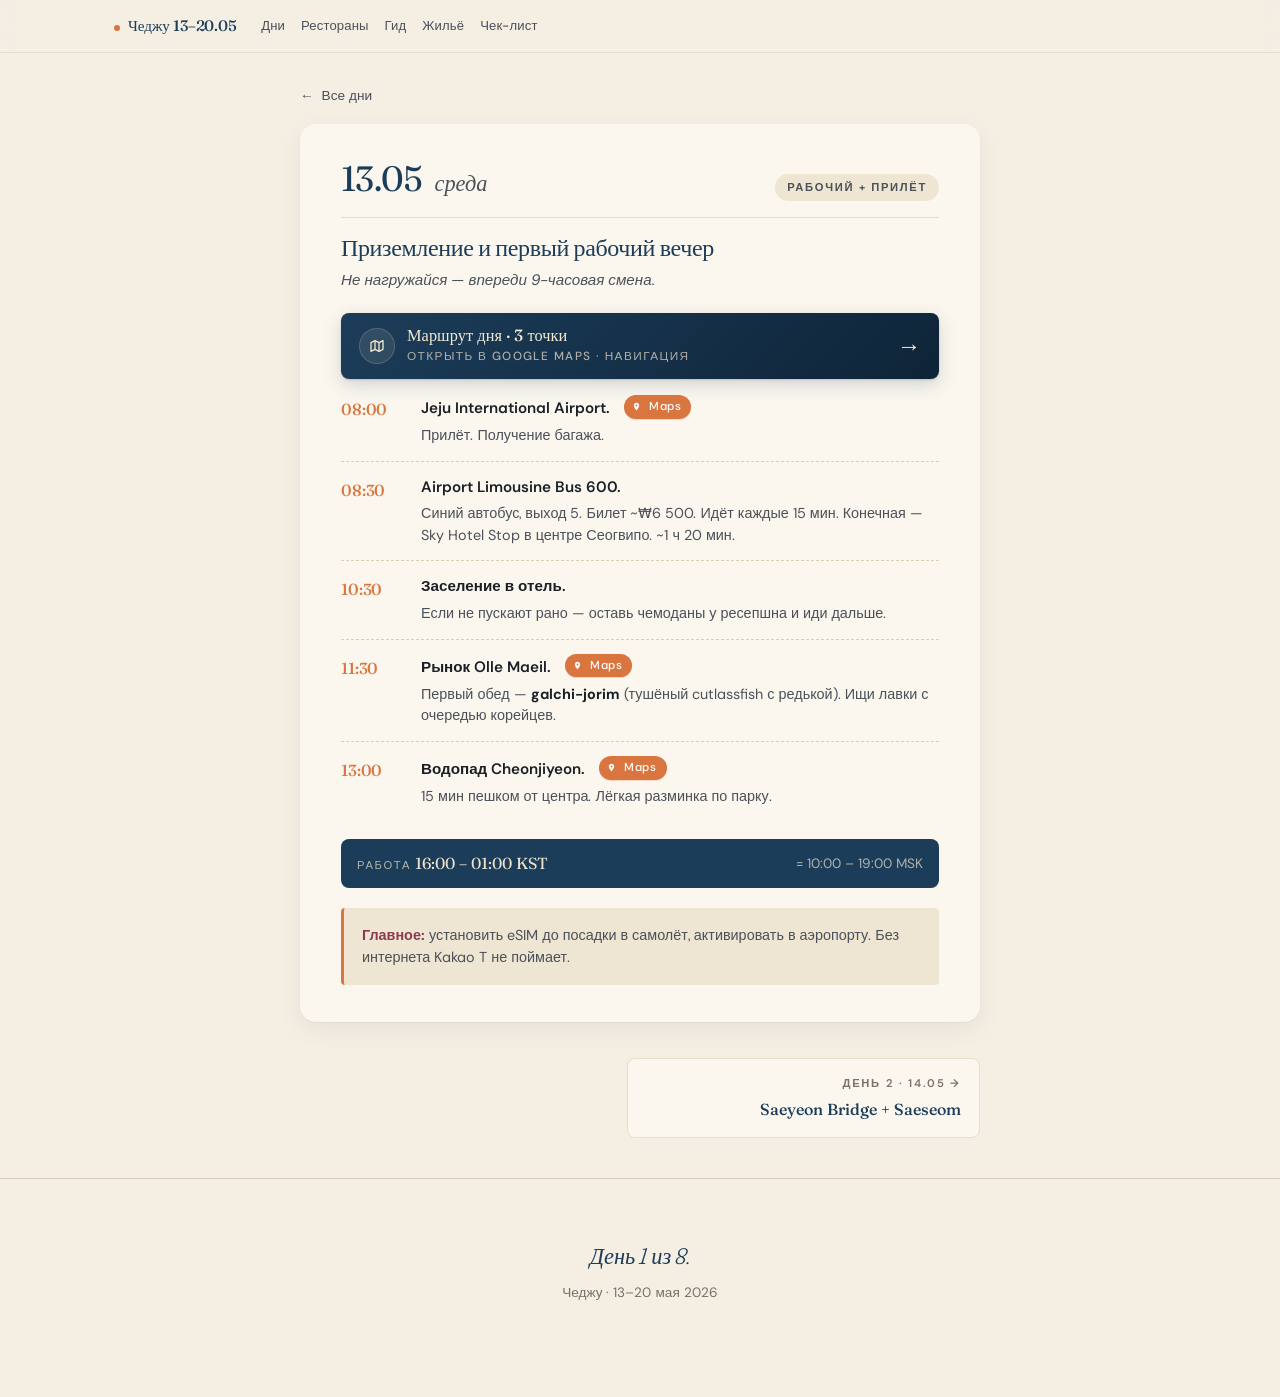
==== day-1.html @ 30a26066 "feat: multi-page site — tile home, day details, restaurants, travel guide Refactor from single-page " ====
<!DOCTYPE html>
<html lang="ru">
<head>
<meta charset="UTF-8">
<meta name="viewport" content="width=device-width, initial-scale=1.0, viewport-fit=cover">
<meta name="theme-color" content="#1C3D5A">
<title>День 1 · 13.05 · Приземление и первый рабочий вечер</title>
<link rel="preconnect" href="https://fonts.googleapis.com">
<link rel="preconnect" href="https://fonts.gstatic.com" crossorigin>
<link href="https://fonts.googleapis.com/css2?family=Fraunces:opsz,wght,SOFT,WONK@9..144,300..900,0..100,0..1&family=DM+Sans:opsz,wght@9..40,300..700&display=swap" rel="stylesheet">
<link rel="stylesheet" href="style.css">
</head>
<body>

<div class="scroll-progress" aria-hidden="true"><div class="scroll-progress-bar" id="scroll-progress-bar"></div></div>

<nav class="topnav">
  <div class="topnav-inner">
    <a class="brand" href="index.html">Чеджу 13–20.05</a>
    <a class="navlink" href="index.html">Дни</a>
    <a class="navlink" href="restaurants.html">Рестораны</a>
    <a class="navlink" href="guide.html">Гид</a>
    <a class="navlink" href="index.html#stay">Жильё</a>
    <a class="navlink" href="index.html#checklist">Чек-лист</a>
  </div>
</nav>

<main class="wrap">

  <a href="index.html" class="day-back"><span class="arrow">←</span> Все дни</a>

  <article class="day" id="day-1" data-date="2026-05-13">
      <header class="day-header">
        <span class="day-date">13.05</span>
        <span class="day-dow">среда</span>
        <span class="day-tag tag-work">рабочий + прилёт</span>
      </header>
      <h3 class="day-title">Приземление и первый рабочий вечер</h3>
      <p class="day-subtitle">Не нагружайся — впереди 9-часовая смена.</p>
      <ol class="timeline">
        <li>
          <div class="t-time">08:00</div>
          <div class="t-body"><span class="place">Jeju International Airport.</span>
            <a class="map-btn" href="https://maps.google.com/?q=33.5113,126.4929" target="_blank">Maps</a>
            <div class="note">Прилёт. Получение багажа.</div></div>
        </li>
        <li>
          <div class="t-time">08:30</div>
          <div class="t-body"><span class="place">Airport Limousine Bus 600.</span>
            <div class="note">Синий автобус, выход 5. Билет ~₩6 500. Идёт каждые 15 мин. Конечная — Sky Hotel Stop в центре Сеогвипо. ~1 ч 20 мин.</div></div>
        </li>
        <li>
          <div class="t-time">10:30</div>
          <div class="t-body"><span class="place">Заселение в отель.</span>
            <div class="note">Если не пускают рано — оставь чемоданы у ресепшна и иди дальше.</div></div>
        </li>
        <li>
          <div class="t-time">11:30</div>
          <div class="t-body"><span class="place">Рынок Olle Maeil.</span>
            <a class="map-btn" href="https://maps.google.com/?q=33.247,126.5621" target="_blank">Maps</a>
            <div class="note">Первый обед — <strong>galchi-jorim</strong> (тушёный cutlassfish с редькой). Ищи лавки с очередью корейцев.</div></div>
        </li>
        <li>
          <div class="t-time">13:00</div>
          <div class="t-body"><span class="place">Водопад Cheonjiyeon.</span>
            <a class="map-btn" href="https://maps.google.com/?q=33.2469,126.5589" target="_blank">Maps</a>
            <div class="note">15 мин пешком от центра. Лёгкая разминка по парку.</div></div>
        </li>
      </ol>
      <div class="work-block">
        <span><span class="lbl">Работа</span> <span class="val">16:00 – 01:00 KST</span></span>
        <span style="opacity: 0.7;">= 10:00 – 19:00 MSK</span>
      </div>
      <div class="day-note">
        <strong>Главное:</strong> установить eSIM до посадки в самолёт, активировать в аэропорту. Без интернета Kakao T не поймает.
      </div>
    </article>

  <nav class="day-prev-next" aria-label="Навигация по дням"><span style="flex:1"></span>
      <a href="day-2.html" class="pn-next">
        <span class="pn-dir">День 2 · 14.05 →</span>
        <span class="pn-title">Saeyeon Bridge + Saeseom</span>
      </a>
  </nav>

</main>

<footer>
  <p class="display-italic">День 1 из 8.</p>
  <p>Чеджу · 13–20 мая 2026</p>
</footer>

<script src="app.js"></script>
</body>
</html>
---- style.css ----
:root {
  --bg: #F4EEE3;
  --bg-card: #FBF7EE;
  --bg-card-alt: #EEE5D2;
  --ink: #1A1F26;
  --ink-soft: #4A5159;
  --ink-faint: #7A7268;
  --rule: #D9CFB8;
  --rule-soft: #E8DFC9;
  --volcano: #1C3D5A;
  --volcano-deep: #0E2438;
  --tangerine: #D97640;
  --tangerine-soft: #F0C9A8;
  --moss: #5A6F4A;
  --berry: #8B3A52;
  --shadow: 0 1px 2px rgba(26, 31, 38, 0.04), 0 8px 24px rgba(26, 31, 38, 0.06);
  --shadow-lg: 0 2px 4px rgba(26, 31, 38, 0.04), 0 18px 40px rgba(26, 31, 38, 0.10);
  --radius: 8px;
  --radius-lg: 16px;
}

* { box-sizing: border-box; }
html { -webkit-text-size-adjust: 100%; scroll-behavior: smooth; scroll-padding-top: 80px; }
body {
  margin: 0;
  background: var(--bg);
  color: var(--ink);
  font-family: 'DM Sans', -apple-system, BlinkMacSystemFont, sans-serif;
  font-size: 16px;
  line-height: 1.55;
  font-feature-settings: "ss01", "ss02", "kern";
  -webkit-font-smoothing: antialiased;
  -moz-osx-font-smoothing: grayscale;
}
::selection { background: var(--tangerine); color: white; }

/* ============= TYPOGRAPHY ============= */
.display {
  font-family: 'Fraunces', Georgia, serif;
  font-variation-settings: 'opsz' 144, 'SOFT' 0, 'WONK' 0;
  font-weight: 400;
  letter-spacing: -0.02em;
  line-height: 1.05;
}
.display-italic {
  font-family: 'Fraunces', Georgia, serif;
  font-variation-settings: 'opsz' 144, 'SOFT' 100, 'WONK' 1;
  font-style: italic;
  font-weight: 300;
}
h1, h2, h3, h4 { font-family: 'Fraunces', Georgia, serif; font-weight: 500; letter-spacing: -0.015em; }
h1 { font-size: clamp(2.5rem, 8vw, 5rem); line-height: 1; margin: 0; }
h2 { font-size: clamp(1.75rem, 4vw, 2.5rem); margin: 0 0 0.5em; line-height: 1.1; }
h3 { font-size: 1.4rem; margin: 0 0 0.4em; line-height: 1.2; }
h4 { font-size: 1.1rem; margin: 0 0 0.3em; font-family: 'DM Sans', sans-serif; font-weight: 700; letter-spacing: 0.01em; }
p { margin: 0 0 1em; }
strong { font-weight: 700; color: var(--ink); }
a { color: var(--volcano); text-decoration: underline; text-decoration-color: var(--rule); text-underline-offset: 3px; transition: text-decoration-color 0.2s; }
a:hover { text-decoration-color: var(--tangerine); }
.eyebrow {
  font-family: 'DM Sans', sans-serif;
  font-size: 0.7rem;
  font-weight: 600;
  letter-spacing: 0.18em;
  text-transform: uppercase;
  color: var(--ink-faint);
}

/* ============= LAYOUT ============= */
.wrap { max-width: 760px; margin: 0 auto; padding: 0 24px; }
.wrap-wide { max-width: 1100px; margin: 0 auto; padding: 0 24px; }
@media (min-width: 768px) {
  .wrap { padding: 0 40px; }
  .wrap-wide { padding: 0 40px; }
}

/* ============= SCROLL PROGRESS BAR ============= */
.scroll-progress {
  position: fixed; top: 0; left: 0; right: 0; height: 3px;
  z-index: 200; pointer-events: none; background: transparent;
}
.scroll-progress-bar {
  height: 100%;
  width: 0%;
  background: linear-gradient(90deg, var(--tangerine) 0%, var(--berry) 50%, var(--volcano) 100%);
  transition: width 0.08s linear;
  box-shadow: 0 0 12px rgba(217, 118, 64, 0.4);
}

/* ============= STICKY NAV ============= */
.topnav {
  position: sticky; top: 0; z-index: 100;
  background: rgba(244, 238, 227, 0.92);
  backdrop-filter: blur(12px);
  -webkit-backdrop-filter: blur(12px);
  border-bottom: 1px solid var(--rule-soft);
}
.topnav-inner {
  max-width: 1100px; margin: 0 auto;
  display: flex; align-items: center; gap: 16px;
  padding: 12px 24px;
  overflow-x: auto; scrollbar-width: none;
}
.topnav-inner::-webkit-scrollbar { display: none; }
.topnav .brand {
  font-family: 'Fraunces', serif; font-weight: 500;
  font-size: 0.95rem;
  color: var(--volcano);
  white-space: nowrap;
  margin-right: 8px;
  text-decoration: none;
  letter-spacing: -0.005em;
}
.topnav .brand::before {
  content: ""; display: inline-block;
  width: 6px; height: 6px;
  background: var(--tangerine); border-radius: 50%;
  margin-right: 8px;
  vertical-align: middle;
}
.topnav a.navlink {
  font-size: 0.82rem;
  color: var(--ink-soft);
  text-decoration: none;
  white-space: nowrap;
  padding: 4px 0;
  font-weight: 500;
  letter-spacing: 0.01em;
  position: relative;
  transition: color 0.2s;
}
.topnav a.navlink::after {
  content: "";
  position: absolute;
  left: 0; right: 0; bottom: -2px;
  height: 2px;
  background: var(--tangerine);
  transform: scaleX(0);
  transform-origin: left center;
  transition: transform 0.3s cubic-bezier(0.16, 1, 0.3, 1);
}
.topnav a.navlink.active { color: var(--volcano); }
.topnav a.navlink.active::after,
.topnav a.navlink:hover::after { transform: scaleX(1); }
.topnav a.navlink:hover { color: var(--volcano); }

/* ============= HERO ============= */
.hero {
  padding: 64px 0 48px;
  position: relative;
  overflow: hidden;
}
.hero::before {
  content: ""; position: absolute;
  top: 0; right: -100px; width: 380px; height: 380px;
  background: radial-gradient(circle, var(--tangerine-soft) 0%, transparent 65%);
  opacity: 0.5; pointer-events: none;
  z-index: 0;
  animation: floatBlob 14s ease-in-out infinite;
}
@keyframes floatBlob {
  0%, 100% { transform: translate(0, 0) scale(1); }
  50% { transform: translate(-20px, 20px) scale(1.08); }
}
.hero-content { position: relative; z-index: 1; }
.hero .eyebrow { margin-bottom: 20px; }
.hero h1 { margin-bottom: 28px; }
.hero h1 .word {
  display: inline-block;
  opacity: 0;
  transform: translateY(20px);
  animation: heroIn 0.9s cubic-bezier(0.16, 1, 0.3, 1) forwards;
}
.hero h1 .word:nth-child(1) { animation-delay: 0.1s; }
.hero h1 .word.it { animation-delay: 0.28s; }
@keyframes heroIn { to { opacity: 1; transform: translateY(0); } }
.hero h1 .it {
  font-family: 'Fraunces', serif;
  font-variation-settings: 'opsz' 144, 'SOFT' 100, 'WONK' 1;
  font-style: italic;
  font-weight: 300;
  color: var(--volcano);
}
.hero-meta {
  display: flex; flex-wrap: wrap; gap: 24px 40px;
  padding: 24px 0;
  border-top: 1px solid var(--rule);
  border-bottom: 1px solid var(--rule);
  margin: 28px 0 0;
}
.hero-meta dt { font-size: 0.7rem; letter-spacing: 0.18em; text-transform: uppercase; color: var(--ink-faint); margin-bottom: 4px; }
.hero-meta dd { margin: 0; font-family: 'Fraunces', serif; font-size: 1.3rem; font-weight: 400; color: var(--volcano); letter-spacing: -0.01em; }

/* ============= SECTION ============= */
section { padding: 56px 0; }
.section-head { margin-bottom: 36px; }
.section-head .num {
  font-family: 'Fraunces', serif;
  font-style: italic;
  font-variation-settings: 'opsz' 144, 'SOFT' 100;
  font-size: 1.1rem;
  color: var(--tangerine);
  margin-right: 12px;
  vertical-align: 4px;
}

/* ============= TZ CLOCK ============= */
.tz {
  background: var(--volcano);
  color: #F0E4CC;
  border-radius: var(--radius-lg);
  padding: 24px 28px;
  margin: 32px 0;
  display: grid;
  grid-template-columns: 1fr 1fr;
  gap: 24px;
  box-shadow: var(--shadow);
}
.tz-col .lbl {
  font-size: 0.7rem; letter-spacing: 0.18em; text-transform: uppercase;
  color: rgba(240, 228, 204, 0.6);
  margin-bottom: 8px;
}
.tz-col .city { font-family: 'Fraunces', serif; font-size: 1rem; opacity: 0.85; margin-bottom: 4px; }
.tz-col .time { font-family: 'Fraunces', serif; font-size: 2.4rem; font-weight: 400; letter-spacing: -0.02em; }
.tz-col .time::after {
  content: "·"; margin-left: 4px; color: var(--tangerine);
  animation: blink 1.4s ease-in-out infinite; opacity: 0.7;
}
@keyframes blink { 0%, 100% { opacity: 0.2; } 50% { opacity: 1; } }
.tz-col .date { font-size: 0.85rem; opacity: 0.7; margin-top: 4px; }
.tz-divider {
  position: relative; text-align: center;
  font-size: 0.7rem; letter-spacing: 0.18em; text-transform: uppercase;
  color: rgba(240, 228, 204, 0.5);
  margin: 12px 0 -8px;
  grid-column: 1 / -1;
}

.work-window {
  background: var(--bg-card);
  border: 1px solid var(--rule);
  padding: 20px 24px;
  border-radius: var(--radius);
  margin: 20px 0;
  font-size: 0.93rem;
}
.work-window .key { color: var(--tangerine); font-weight: 600; }

/* ============= DAY GRID (HOME) ============= */
.days-grid {
  display: grid;
  gap: 18px;
  grid-template-columns: 1fr;
}
@media (min-width: 720px) {
  .days-grid {
    grid-template-columns: repeat(6, 1fr);
  }
  .day-tile { grid-column: span 3; }
  .day-tile.featured { grid-column: span 6; }
}
@media (min-width: 1024px) {
  .days-grid { grid-template-columns: repeat(6, 1fr); }
  .day-tile { grid-column: span 2; }
  .day-tile.featured { grid-column: span 3; }
}

.day-tile {
  position: relative;
  display: flex; flex-direction: column;
  background: var(--bg-card);
  border: 1px solid var(--rule-soft);
  border-radius: var(--radius-lg);
  padding: 22px 22px 24px;
  text-decoration: none;
  color: inherit;
  box-shadow: var(--shadow);
  overflow: hidden;
  transition: transform 0.35s cubic-bezier(0.16, 1, 0.3, 1),
              box-shadow 0.35s cubic-bezier(0.16, 1, 0.3, 1),
              border-color 0.25s;
  min-height: 220px;
}
.day-tile::before {
  content: "";
  position: absolute; inset: 0;
  background: linear-gradient(135deg, rgba(217, 118, 64, 0) 0%, rgba(217, 118, 64, 0.06) 60%, rgba(28, 61, 90, 0.08) 100%);
  opacity: 0;
  transition: opacity 0.35s;
  pointer-events: none;
}
.day-tile:hover {
  transform: translateY(-4px);
  border-color: var(--rule);
  box-shadow: var(--shadow-lg);
}
.day-tile:hover::before { opacity: 1; }
.day-tile:focus-visible {
  outline: 2px solid var(--tangerine);
  outline-offset: 3px;
}

.day-tile .tile-num {
  position: absolute;
  top: 14px; right: 18px;
  font-family: 'Fraunces', serif;
  font-style: italic;
  font-variation-settings: 'opsz' 144, 'SOFT' 100, 'WONK' 1;
  font-weight: 300;
  font-size: clamp(4.5rem, 12vw, 8rem);
  line-height: 0.85;
  color: var(--rule-soft);
  transition: color 0.3s, transform 0.4s cubic-bezier(0.16, 1, 0.3, 1);
  letter-spacing: -0.04em;
  pointer-events: none;
  user-select: none;
}
.day-tile:hover .tile-num {
  color: var(--tangerine-soft);
  transform: scale(1.04) rotate(-3deg);
}
.day-tile.featured .tile-num { font-size: clamp(6rem, 14vw, 10rem); }
.day-tile.today .tile-num { color: var(--tangerine); }

.day-tile .tile-eyebrow {
  position: relative;
  display: flex; align-items: center; gap: 10px;
  font-size: 0.74rem; font-weight: 600;
  letter-spacing: 0.15em; text-transform: uppercase;
  color: var(--ink-faint);
  margin-bottom: 12px;
  z-index: 1;
}
.day-tile .tile-eyebrow .dot {
  width: 6px; height: 6px; border-radius: 50%;
  background: var(--rule);
}
.day-tile.today .tile-eyebrow .dot {
  background: var(--tangerine);
  box-shadow: 0 0 0 3px rgba(217, 118, 64, 0.18);
  animation: blink 1.4s ease-in-out infinite;
}
.day-tile .tile-date {
  position: relative; z-index: 1;
  font-family: 'Fraunces', serif;
  font-size: 1.6rem; color: var(--volcano);
  letter-spacing: -0.015em; line-height: 1; margin-bottom: 4px;
}
.day-tile .tile-dow {
  position: relative; z-index: 1;
  font-family: 'Fraunces', serif; font-style: italic;
  font-variation-settings: 'opsz' 144, 'SOFT' 100, 'WONK' 1;
  font-weight: 300; color: var(--ink-soft);
  font-size: 1rem;
  margin-bottom: 14px;
}
.day-tile .tile-title {
  position: relative; z-index: 1;
  font-family: 'Fraunces', serif;
  font-size: 1.18rem; font-weight: 500;
  color: var(--ink); line-height: 1.2;
  letter-spacing: -0.01em;
  margin-bottom: 6px;
  max-width: 78%;
}
.day-tile.featured .tile-title { font-size: 1.5rem; max-width: 70%; }
.day-tile .tile-sub {
  position: relative; z-index: 1;
  font-size: 0.85rem; color: var(--ink-soft);
  font-style: italic;
  margin: 0 0 14px;
  max-width: 88%;
}
.day-tile .tile-foot {
  position: relative; z-index: 1;
  margin-top: auto;
  display: flex; align-items: center; justify-content: space-between;
  gap: 12px;
  padding-top: 14px;
  border-top: 1px dashed var(--rule);
}
.day-tile .tile-tag {
  font-size: 0.66rem;
  letter-spacing: 0.15em; text-transform: uppercase;
  padding: 4px 10px;
  border-radius: 100px;
  font-weight: 600;
}
.day-tile .tile-arrow {
  font-family: 'Fraunces', serif;
  font-size: 1.3rem;
  color: var(--volcano);
  transition: transform 0.3s cubic-bezier(0.16, 1, 0.3, 1);
}
.day-tile:hover .tile-arrow { transform: translateX(6px); }
.day-tile.today {
  background: linear-gradient(180deg, #FBF7EE 0%, #FFF5E6 100%);
  border-color: var(--tangerine);
}
.day-tile.special {
  background: linear-gradient(180deg, #FBF7EE 0%, #F5EBD7 100%);
  border-color: var(--rule);
}
.day-tile .tile-stops {
  display: flex; flex-wrap: wrap; gap: 6px;
  margin-bottom: 14px;
  position: relative; z-index: 1;
  max-width: 90%;
}
.day-tile .tile-stops .stop {
  font-size: 0.72rem;
  color: var(--ink-soft);
  background: var(--bg-card-alt);
  padding: 3px 8px;
  border-radius: 100px;
  white-space: nowrap;
}

/* ============= DAY DETAIL PAGE ============= */
.day-back {
  display: inline-flex; align-items: center; gap: 8px;
  margin: 32px 0 18px;
  font-size: 0.85rem;
  color: var(--ink-soft);
  text-decoration: none;
  transition: color 0.2s, gap 0.25s;
}
.day-back:hover { color: var(--volcano); gap: 12px; }
.day-back .arrow { font-family: 'Fraunces', serif; }

.day-prev-next {
  display: flex; gap: 12px; margin: 36px 0 16px;
}
.day-prev-next a {
  flex: 1;
  display: flex; flex-direction: column;
  padding: 16px 18px;
  background: var(--bg-card);
  border: 1px solid var(--rule-soft);
  border-radius: var(--radius);
  text-decoration: none;
  color: var(--ink);
  transition: all 0.25s cubic-bezier(0.16, 1, 0.3, 1);
}
.day-prev-next a:hover {
  border-color: var(--volcano);
  transform: translateY(-2px);
  box-shadow: var(--shadow);
}
.day-prev-next .pn-dir {
  font-size: 0.7rem; letter-spacing: 0.15em; text-transform: uppercase;
  color: var(--ink-faint); margin-bottom: 4px; font-weight: 600;
}
.day-prev-next .pn-title {
  font-family: 'Fraunces', serif; font-size: 1rem;
  color: var(--volcano); font-weight: 500;
}
.day-prev-next .pn-next { text-align: right; }

/* ============= DAY CARD ============= */
.day {
  background: var(--bg-card);
  border-radius: var(--radius-lg);
  padding: 28px 24px;
  margin-bottom: 24px;
  box-shadow: var(--shadow);
  border: 1px solid transparent;
  position: relative;
  transition: border-color 0.25s, transform 0.35s cubic-bezier(0.16, 1, 0.3, 1),
              box-shadow 0.35s cubic-bezier(0.16, 1, 0.3, 1);
  scroll-margin-top: 72px;
}
@media (min-width: 768px) { .day { padding: 36px 40px; } }
.day.today {
  border-color: var(--tangerine);
  background: linear-gradient(180deg, #FBF7EE 0%, #FFF5E6 100%);
}
.day.today .day-header::after {
  content: "сегодня";
  display: inline-block;
  margin-left: 12px;
  background: var(--tangerine);
  color: white;
  font-size: 0.65rem;
  font-weight: 700;
  letter-spacing: 0.1em;
  text-transform: uppercase;
  padding: 4px 10px;
  border-radius: 100px;
  vertical-align: 6px;
}
.day.special { background: linear-gradient(180deg, #FBF7EE 0%, #F5EBD7 100%); }

.day-num {
  position: absolute;
  top: 18px; right: 18px;
  width: 32px; height: 32px;
  display: flex; align-items: center; justify-content: center;
  font-family: 'Fraunces', serif;
  font-size: 0.95rem;
  font-weight: 500;
  color: var(--ink-faint);
  background: var(--bg-card-alt);
  border-radius: 50%;
  letter-spacing: -0.02em;
  transition: all 0.3s;
  z-index: 2;
}
.day.today .day-num { background: var(--tangerine); color: white; }
@media (min-width: 768px) {
  .day-num { top: 24px; right: 28px; width: 36px; height: 36px; font-size: 1.05rem; }
}

.day-header {
  display: flex; flex-wrap: wrap; align-items: baseline; gap: 12px;
  margin-bottom: 16px;
  padding-bottom: 16px;
  border-bottom: 1px solid var(--rule-soft);
}
.day-date {
  font-family: 'Fraunces', serif;
  font-size: 2.2rem;
  font-weight: 400;
  letter-spacing: -0.02em;
  color: var(--volcano);
  line-height: 1;
}
.day-dow {
  font-family: 'Fraunces', serif;
  font-style: italic;
  font-variation-settings: 'opsz' 144, 'SOFT' 100, 'WONK' 1;
  font-size: 1.4rem;
  color: var(--ink-soft);
  font-weight: 300;
}
.day-tag {
  margin-left: auto;
  font-size: 0.7rem;
  letter-spacing: 0.15em;
  text-transform: uppercase;
  padding: 5px 12px;
  border-radius: 100px;
  font-weight: 600;
}
.tag-work { background: var(--bg-card-alt); color: var(--ink-soft); }
.tag-free { background: var(--tangerine); color: white; box-shadow: 0 4px 12px rgba(217, 118, 64, 0.30); }
.tag-travel { background: var(--moss); color: #F4EEE3; }

.day-title { font-size: 1.5rem; color: var(--volcano); margin: 16px 0 6px; line-height: 1.2; }
.day-subtitle { font-size: 0.95rem; color: var(--ink-soft); font-style: italic; margin-bottom: 20px; }

/* TIMELINE */
.timeline { list-style: none; padding: 0; margin: 16px 0 0; }
.timeline > li {
  display: grid;
  grid-template-columns: 64px 1fr;
  gap: 16px;
  padding: 14px 0;
  border-top: 1px dashed var(--rule);
  position: relative;
  transition: padding-left 0.25s cubic-bezier(0.16, 1, 0.3, 1);
}
.timeline > li:first-child { border-top: 0; padding-top: 0; }
.t-time {
  font-family: 'Fraunces', serif;
  font-size: 1rem;
  font-weight: 500;
  color: var(--tangerine);
  letter-spacing: -0.01em;
  padding-top: 2px;
  transition: color 0.2s, transform 0.25s cubic-bezier(0.16, 1, 0.3, 1);
}
.timeline > li:hover .t-time { color: var(--berry); transform: scale(1.05); transform-origin: left center; }
.timeline > li:hover .place { color: var(--volcano); }
.t-body { font-size: 0.95rem; }
.t-body .place { font-weight: 600; color: var(--ink); margin-right: 4px; transition: color 0.2s; }
.t-body .note { color: var(--ink-soft); font-size: 0.9rem; margin-top: 4px; line-height: 1.5; }

.map-btn {
  display: inline-flex; align-items: center; gap: 4px;
  background: var(--tangerine); color: white !important;
  font-size: 0.72rem; letter-spacing: 0.05em;
  padding: 3px 10px 3px 8px;
  border-radius: 100px;
  text-decoration: none;
  margin-left: 6px;
  font-weight: 500;
  vertical-align: 2px;
  transition: background 0.2s, transform 0.2s, box-shadow 0.2s;
  box-shadow: 0 1px 0 rgba(217, 118, 64, 0.25);
}
.map-btn::before {
  content: "";
  display: inline-block;
  width: 9px; height: 9px;
  margin-right: 4px;
  vertical-align: -1px;
  background: currentColor;
  -webkit-mask-image: url('data:image/svg+xml;utf8,<svg xmlns="http://www.w3.org/2000/svg" viewBox="0 0 24 24"><path d="M12 2C8.13 2 5 5.13 5 9c0 5.25 7 13 7 13s7-7.75 7-13c0-3.87-3.13-7-7-7zm0 9.5a2.5 2.5 0 0 1 0-5 2.5 2.5 0 0 1 0 5z"/></svg>');
          mask-image: url('data:image/svg+xml;utf8,<svg xmlns="http://www.w3.org/2000/svg" viewBox="0 0 24 24"><path d="M12 2C8.13 2 5 5.13 5 9c0 5.25 7 13 7 13s7-7.75 7-13c0-3.87-3.13-7-7-7zm0 9.5a2.5 2.5 0 0 1 0-5 2.5 2.5 0 0 1 0 5z"/></svg>');
  -webkit-mask-size: contain; mask-size: contain;
  -webkit-mask-repeat: no-repeat; mask-repeat: no-repeat;
}
.map-btn:hover {
  background: #C0612B;
  transform: translateY(-1px);
  box-shadow: 0 2px 8px rgba(217, 118, 64, 0.4);
}

.day-note {
  margin-top: 20px;
  padding: 16px 18px;
  background: var(--bg-card-alt);
  border-left: 3px solid var(--tangerine);
  border-radius: 4px;
  font-size: 0.9rem;
  color: var(--ink-soft);
}
.day-note strong { color: var(--berry); }

.work-block {
  margin-top: 18px;
  padding: 12px 16px;
  background: var(--volcano);
  color: #F0E4CC;
  font-size: 0.85rem;
  border-radius: var(--radius);
  display: flex; align-items: center; justify-content: space-between;
  gap: 16px;
  flex-wrap: wrap;
}
.work-block .lbl { font-size: 0.7rem; letter-spacing: 0.15em; text-transform: uppercase; opacity: 0.7; }
.work-block .val { font-family: 'Fraunces', serif; font-size: 1rem; }

/* ============= DAY ROUTE CTA ============= */
.day-route {
  display: flex; align-items: center; gap: 12px;
  width: 100%;
  margin: 18px 0 4px;
  padding: 14px 18px;
  background: linear-gradient(135deg, var(--volcano) 0%, var(--volcano-deep) 100%);
  color: #F0E4CC !important;
  text-decoration: none !important;
  border-radius: var(--radius);
  font-size: 0.92rem;
  font-weight: 500;
  letter-spacing: 0.005em;
  box-shadow: 0 1px 2px rgba(28, 61, 90, 0.18), 0 6px 18px rgba(28, 61, 90, 0.18);
  transition: transform 0.25s cubic-bezier(0.16, 1, 0.3, 1), box-shadow 0.25s, background 0.25s;
  position: relative;
  overflow: hidden;
}
.day-route::after {
  content: "";
  position: absolute; inset: 0;
  background: linear-gradient(120deg, transparent 0%, rgba(240, 228, 204, 0.08) 50%, transparent 100%);
  transform: translateX(-100%);
  transition: transform 0.6s cubic-bezier(0.16, 1, 0.3, 1);
  pointer-events: none;
}
.day-route:hover {
  transform: translateY(-2px);
  box-shadow: 0 2px 4px rgba(28, 61, 90, 0.22), 0 14px 30px rgba(28, 61, 90, 0.26);
  background: linear-gradient(135deg, var(--volcano-deep) 0%, #061727 100%);
}
.day-route:hover::after { transform: translateX(100%); }
.day-route:active { transform: translateY(0); }
.day-route .pin {
  flex: 0 0 36px;
  width: 36px; height: 36px;
  display: flex; align-items: center; justify-content: center;
  background: rgba(240, 228, 204, 0.10);
  border: 1px solid rgba(240, 228, 204, 0.18);
  border-radius: 50%;
}
.day-route .pin svg { width: 16px; height: 16px; }
.day-route .body { display: flex; flex-direction: column; gap: 2px; flex: 1; }
.day-route .title {
  font-family: 'Fraunces', serif;
  font-size: 1.02rem;
  font-weight: 500;
  line-height: 1.1;
  color: #F4EAD2;
}
.day-route .sub {
  font-size: 0.74rem; letter-spacing: 0.12em; text-transform: uppercase;
  opacity: 0.7;
}
.day-route .arrow {
  flex: 0 0 auto;
  font-family: 'Fraunces', serif;
  font-size: 1.5rem;
  line-height: 1;
  transition: transform 0.3s cubic-bezier(0.16, 1, 0.3, 1);
}
.day-route:hover .arrow { transform: translateX(6px); }
.day.special .day-route {
  background: linear-gradient(135deg, var(--berry) 0%, #5A2030 100%);
  box-shadow: 0 1px 2px rgba(139, 58, 82, 0.20), 0 6px 18px rgba(139, 58, 82, 0.22);
}
.day.special .day-route:hover {
  background: linear-gradient(135deg, #5A2030 0%, #3A1220 100%);
}

/* ============= LOGISTICS CARDS ============= */
.grid-2 { display: grid; gap: 20px; grid-template-columns: 1fr; }
@media (min-width: 600px) { .grid-2 { grid-template-columns: 1fr 1fr; } }
.grid-3 { display: grid; gap: 20px; grid-template-columns: 1fr; }
@media (min-width: 600px) { .grid-3 { grid-template-columns: 1fr 1fr; } }
@media (min-width: 900px) { .grid-3 { grid-template-columns: 1fr 1fr 1fr; } }

.info-card {
  background: var(--bg-card);
  padding: 24px;
  border-radius: var(--radius-lg);
  border: 1px solid var(--rule-soft);
}
.info-card h3 { color: var(--volcano); }
.info-card ul { padding-left: 18px; margin: 0; }
.info-card li { margin: 8px 0; }
.info-card .pill {
  display: inline-block;
  font-size: 0.72rem;
  background: var(--bg-card-alt);
  padding: 2px 9px;
  border-radius: 100px;
  margin-right: 6px;
  color: var(--ink-soft);
}
.info-card .pill.tier { background: var(--tangerine-soft); color: var(--volcano-deep); font-weight: 600; }

/* FOOD intro */
.food-list { display: grid; gap: 14px; margin-top: 20px; }
.food-item {
  display: grid; grid-template-columns: auto 1fr; gap: 16px;
  padding: 14px 18px;
  background: var(--bg-card);
  border-radius: var(--radius);
  border: 1px solid var(--rule-soft);
}
.food-num {
  font-family: 'Fraunces', serif;
  font-style: italic;
  font-variation-settings: 'opsz' 144, 'SOFT' 100, 'WONK' 1;
  color: var(--tangerine);
  font-size: 1.5rem;
  font-weight: 400;
  line-height: 1;
  padding-top: 4px;
}
.food-item h4 { margin-bottom: 4px; }
.food-item p { font-size: 0.88rem; color: var(--ink-soft); margin: 0; }

/* ============= RESTAURANTS PAGE ============= */
.rest-hero {
  padding: 56px 0 24px;
}
.rest-filter {
  display: flex; flex-wrap: wrap; gap: 8px;
  margin: 24px 0 36px;
  padding: 12px 0;
  border-top: 1px solid var(--rule);
  border-bottom: 1px solid var(--rule);
}
.rest-filter button {
  font-family: 'DM Sans', sans-serif;
  font-size: 0.78rem;
  letter-spacing: 0.05em;
  background: transparent;
  border: 1px solid var(--rule);
  color: var(--ink-soft);
  padding: 7px 14px;
  border-radius: 100px;
  cursor: pointer;
  transition: all 0.2s;
  font-weight: 500;
}
.rest-filter button:hover { border-color: var(--volcano); color: var(--volcano); }
.rest-filter button.active {
  background: var(--volcano);
  color: #F0E4CC;
  border-color: var(--volcano);
}

.rest-group { margin-bottom: 56px; }
.rest-group-head {
  display: flex; align-items: baseline; gap: 14px;
  margin: 0 0 24px;
  padding-bottom: 12px;
  border-bottom: 1px solid var(--rule);
}
.rest-group-head .num {
  font-family: 'Fraunces', serif; font-style: italic;
  font-variation-settings: 'opsz' 144, 'SOFT' 100;
  font-size: 1.1rem; color: var(--tangerine);
}
.rest-group-head h2 { margin: 0; color: var(--volcano); }
.rest-group-head .count {
  margin-left: auto; font-size: 0.78rem;
  color: var(--ink-faint); letter-spacing: 0.1em; text-transform: uppercase;
}

.rest-grid {
  display: grid; gap: 18px;
  grid-template-columns: 1fr;
}
@media (min-width: 720px) { .rest-grid { grid-template-columns: 1fr 1fr; } }

.rest-card {
  display: flex; flex-direction: column;
  background: var(--bg-card);
  border: 1px solid var(--rule-soft);
  border-radius: var(--radius-lg);
  padding: 22px;
  box-shadow: var(--shadow);
  transition: transform 0.3s cubic-bezier(0.16, 1, 0.3, 1),
              box-shadow 0.3s, border-color 0.25s;
  position: relative;
  overflow: hidden;
}
.rest-card::before {
  content: "";
  position: absolute; top: 0; left: 0; right: 0; height: 3px;
  background: linear-gradient(90deg, var(--tangerine), var(--berry));
  transform: scaleX(0); transform-origin: left center;
  transition: transform 0.3s cubic-bezier(0.16, 1, 0.3, 1);
}
.rest-card:hover {
  transform: translateY(-3px);
  box-shadow: var(--shadow-lg);
  border-color: var(--rule);
}
.rest-card:hover::before { transform: scaleX(1); }
.rest-card .rest-eyebrow {
  display: flex; gap: 8px; flex-wrap: wrap; align-items: center;
  margin-bottom: 10px;
}
.rest-card .rest-area {
  font-size: 0.7rem; letter-spacing: 0.15em; text-transform: uppercase;
  color: var(--ink-faint); font-weight: 600;
}
.rest-card h3 {
  font-size: 1.35rem; color: var(--volcano);
  margin: 0 0 4px;
  line-height: 1.15;
}
.rest-card .rest-kr {
  font-family: 'Fraunces', serif;
  font-size: 0.95rem;
  color: var(--ink-faint);
  font-style: italic;
  margin-bottom: 12px;
}
.rest-card .rest-chips {
  display: flex; gap: 6px; flex-wrap: wrap;
  margin-bottom: 12px;
}
.rest-card .chip {
  font-size: 0.7rem;
  padding: 3px 9px;
  border-radius: 100px;
  background: var(--bg-card-alt);
  color: var(--ink-soft);
}
.rest-card .chip.must { background: var(--tangerine); color: white; }
.rest-card .chip.luxe { background: var(--berry); color: white; }
.rest-card .rest-sig {
  font-size: 0.92rem;
  color: var(--ink);
  margin: 0 0 8px;
}
.rest-card .rest-sig strong { color: var(--berry); }
.rest-card .rest-why {
  font-size: 0.88rem;
  color: var(--ink-soft);
  margin: 0 0 12px;
  line-height: 1.5;
}
.rest-card .rest-foot {
  margin-top: auto;
  display: flex; align-items: center; justify-content: space-between;
  gap: 12px;
  padding-top: 12px;
  border-top: 1px dashed var(--rule);
}
.rest-card .rest-meta {
  font-size: 0.78rem;
  color: var(--ink-faint);
}
.rest-card .rest-tip {
  margin-top: 10px;
  padding: 10px 12px;
  background: var(--bg-card-alt);
  border-left: 3px solid var(--moss);
  border-radius: 4px;
  font-size: 0.82rem;
  color: var(--ink-soft);
}
.rest-card .rest-tip strong { color: var(--moss); }

.rest-card[hidden] { display: none; }

/* ============= GUIDE PAGE ============= */
.guide-toc {
  display: flex; flex-wrap: wrap; gap: 8px;
  margin: 24px 0 36px;
}
.guide-toc a {
  font-size: 0.78rem;
  letter-spacing: 0.05em;
  background: var(--bg-card);
  border: 1px solid var(--rule-soft);
  color: var(--ink-soft);
  padding: 6px 14px;
  border-radius: 100px;
  text-decoration: none;
  transition: all 0.2s;
  font-weight: 500;
}
.guide-toc a:hover { border-color: var(--volcano); color: var(--volcano); background: var(--bg-card); }

.guide-section {
  scroll-margin-top: 72px;
  margin-bottom: 56px;
  padding-top: 8px;
}
.guide-section > h2 {
  display: flex; align-items: baseline; gap: 14px;
  border-bottom: 1px solid var(--rule);
  padding-bottom: 10px;
  margin-bottom: 22px;
  color: var(--volcano);
}
.guide-section > h2 .num {
  font-family: 'Fraunces', serif; font-style: italic;
  font-variation-settings: 'opsz' 144, 'SOFT' 100;
  color: var(--tangerine); font-size: 1.05rem;
}

.phrase-list {
  display: grid; gap: 12px;
  grid-template-columns: 1fr;
}
@media (min-width: 720px) { .phrase-list { grid-template-columns: 1fr 1fr; } }
.phrase {
  display: grid; grid-template-columns: 1fr auto;
  align-items: start;
  padding: 14px 18px;
  background: var(--bg-card);
  border: 1px solid var(--rule-soft);
  border-radius: var(--radius);
  gap: 8px;
  transition: border-color 0.2s, transform 0.2s;
}
.phrase:hover { border-color: var(--rule); transform: translateX(2px); }
.phrase .ru { font-size: 0.85rem; color: var(--ink-soft); margin-bottom: 4px; letter-spacing: 0.01em; }
.phrase .kr { font-family: 'Fraunces', serif; font-size: 1.15rem; color: var(--volcano); font-weight: 500; }
.phrase .ro { font-size: 0.78rem; color: var(--ink-faint); font-style: italic; margin-top: 2px; }
.phrase button.copy {
  font-size: 0.68rem;
  background: var(--bg-card-alt);
  border: 1px solid var(--rule-soft);
  color: var(--ink-soft);
  padding: 4px 8px;
  border-radius: 100px;
  cursor: pointer;
  letter-spacing: 0.1em; text-transform: uppercase;
  font-weight: 600;
  transition: all 0.2s;
}
.phrase button.copy:hover { background: var(--volcano); color: #F0E4CC; border-color: var(--volcano); }
.phrase button.copy.copied { background: var(--moss); color: white; border-color: var(--moss); }

.app-card {
  display: flex; gap: 14px;
  padding: 14px 18px;
  background: var(--bg-card);
  border: 1px solid var(--rule-soft);
  border-radius: var(--radius);
}
.app-card .app-ico {
  width: 38px; height: 38px;
  flex: 0 0 38px;
  background: var(--volcano);
  color: #F0E4CC;
  border-radius: 10px;
  display: flex; align-items: center; justify-content: center;
  font-family: 'Fraunces', serif;
  font-size: 1rem;
  font-weight: 500;
}
.app-card.must .app-ico { background: var(--tangerine); }
.app-card h4 { margin: 0 0 2px; }
.app-card p { margin: 0; font-size: 0.85rem; color: var(--ink-soft); }
.app-grid {
  display: grid; gap: 12px;
  grid-template-columns: 1fr;
}
@media (min-width: 720px) { .app-grid { grid-template-columns: 1fr 1fr; } }

.callout {
  padding: 18px 22px;
  background: linear-gradient(135deg, var(--tangerine-soft) 0%, #F8E1C9 100%);
  border-radius: var(--radius);
  margin: 18px 0;
  font-size: 0.92rem;
}
.callout strong { color: var(--berry); }
.callout.cool {
  background: linear-gradient(135deg, #DAE5DC 0%, #EDE6D6 100%);
}
.callout.cool strong { color: var(--volcano); }

.emergency-grid {
  display: grid; gap: 12px;
  grid-template-columns: 1fr;
}
@media (min-width: 600px) { .emergency-grid { grid-template-columns: 1fr 1fr; } }
.emergency {
  display: flex; align-items: center; gap: 14px;
  padding: 14px 18px;
  background: var(--bg-card);
  border: 1px solid var(--rule-soft);
  border-radius: var(--radius);
}
.emergency .num {
  font-family: 'Fraunces', serif;
  font-size: 1.7rem;
  color: var(--berry);
  font-weight: 500;
  letter-spacing: -0.02em;
}
.emergency h4 { margin: 0 0 2px; font-size: 0.95rem; }
.emergency p { margin: 0; font-size: 0.8rem; color: var(--ink-soft); }
.emergency a { color: var(--volcano); font-weight: 600; }

/* ============= CHECKLIST ============= */
.check-progress {
  background: var(--bg-card);
  padding: 18px 22px;
  border-radius: var(--radius);
  margin-bottom: 24px;
  display: flex; align-items: center; gap: 16px;
  border: 1px solid var(--rule-soft);
}
.check-progress .bar {
  flex: 1;
  height: 6px; background: var(--rule-soft);
  border-radius: 100px; overflow: hidden;
}
.check-progress .bar-fill {
  height: 100%;
  background: linear-gradient(90deg, var(--tangerine) 0%, var(--volcano) 100%);
  border-radius: 100px;
  transition: width 0.4s ease;
  width: 0%;
}
.check-progress .count {
  font-family: 'Fraunces', serif;
  font-size: 1.1rem;
  color: var(--volcano);
  font-variant-numeric: tabular-nums;
}
.checklist { list-style: none; padding: 0; margin: 0; }
.checklist li {
  background: var(--bg-card);
  border: 1px solid var(--rule-soft);
  border-radius: var(--radius);
  margin-bottom: 10px;
  transition: transform 0.2s, border-color 0.2s, background 0.2s;
  overflow: hidden;
}
.checklist li:hover { border-color: var(--rule); transform: translateX(4px); }
.checklist li:has(input:checked):hover { transform: none; }
.checklist label {
  display: grid; grid-template-columns: 24px 1fr; gap: 14px;
  align-items: start;
  padding: 16px 20px;
  cursor: pointer;
  font-size: 0.95rem;
}
.checklist input[type="checkbox"] {
  appearance: none; -webkit-appearance: none;
  width: 20px; height: 20px;
  border: 2px solid var(--rule);
  border-radius: 5px;
  background: white;
  cursor: pointer;
  position: relative;
  margin: 1px 0 0;
  transition: all 0.15s;
}
.checklist input[type="checkbox"]:checked {
  background: var(--volcano); border-color: var(--volcano);
}
.checklist input[type="checkbox"]:checked::after {
  content: "";
  position: absolute;
  left: 5px; top: 1px;
  width: 5px; height: 10px;
  border: solid #F0E4CC;
  border-width: 0 2px 2px 0;
  transform: rotate(45deg);
}
.checklist label:has(input:checked) { text-decoration: line-through; color: var(--ink-faint); }
.checklist li:has(input:checked) { background: var(--bg-card-alt); opacity: 0.6; }
.checklist .meta { display: block; font-size: 0.8rem; color: var(--ink-faint); margin-top: 4px; }

/* ============= LINKS GRID ============= */
.links-grid { display: grid; gap: 12px; margin-top: 20px; grid-template-columns: 1fr; }
@media (min-width: 500px) { .links-grid { grid-template-columns: 1fr 1fr; } }
.link-card {
  display: flex; flex-direction: column;
  padding: 18px 20px;
  background: var(--bg-card);
  border: 1px solid var(--rule-soft);
  border-radius: var(--radius);
  text-decoration: none;
  color: var(--ink);
  transition: all 0.2s;
  position: relative; overflow: hidden;
}
.link-card::before {
  content: "";
  position: absolute;
  top: 0; left: 0; width: 100%; height: 2px;
  background: var(--tangerine);
  transform: scaleX(0);
  transform-origin: left center;
  transition: transform 0.3s cubic-bezier(0.16, 1, 0.3, 1);
}
.link-card:hover::before { transform: scaleX(1); }
.link-card:hover { border-color: var(--volcano); transform: translateY(-2px); }
.link-card .title { font-weight: 700; color: var(--volcano); margin-bottom: 2px; font-size: 0.95rem; }
.link-card .sub { font-size: 0.8rem; color: var(--ink-faint); }

/* ============= FOOTER ============= */
footer {
  padding: 60px 0 80px;
  text-align: center;
  border-top: 1px solid var(--rule);
  margin-top: 40px;
}
footer p { font-size: 0.85rem; color: var(--ink-faint); }
footer .display-italic { font-size: 1.4rem; color: var(--volcano); margin-bottom: 8px; }

/* ============= UTILITIES ============= */
.divider { border: 0; height: 1px; background: var(--rule); margin: 48px 0; }
.quiet { color: var(--ink-soft); }
.tab-num { font-variant-numeric: tabular-nums; }

/* ============= REVEAL ON SCROLL ============= */
.reveal {
  opacity: 0;
  transform: translateY(24px);
  transition: opacity 0.7s cubic-bezier(0.16, 1, 0.3, 1),
              transform 0.7s cubic-bezier(0.16, 1, 0.3, 1);
  will-change: opacity, transform;
}
.reveal.in-view { opacity: 1; transform: translateY(0); }
@media (prefers-reduced-motion: reduce) {
  .reveal { opacity: 1; transform: none; transition: none; }
  .hero h1 .word { animation: none; opacity: 1; transform: none; }
  .hero::before { animation: none; }
}

/* PRINT */
@media print {
  .topnav, .map-btn, .day-route, .scroll-progress, .day-num, .day-prev-next, .day-back, .rest-filter { display: none !important; }
  body { background: white; }
  .day, .day-tile, .rest-card, .info-card { break-inside: avoid; box-shadow: none; border: 1px solid #ccc; }
  .tz { background: white; color: black; border: 1px solid #ccc; }
}
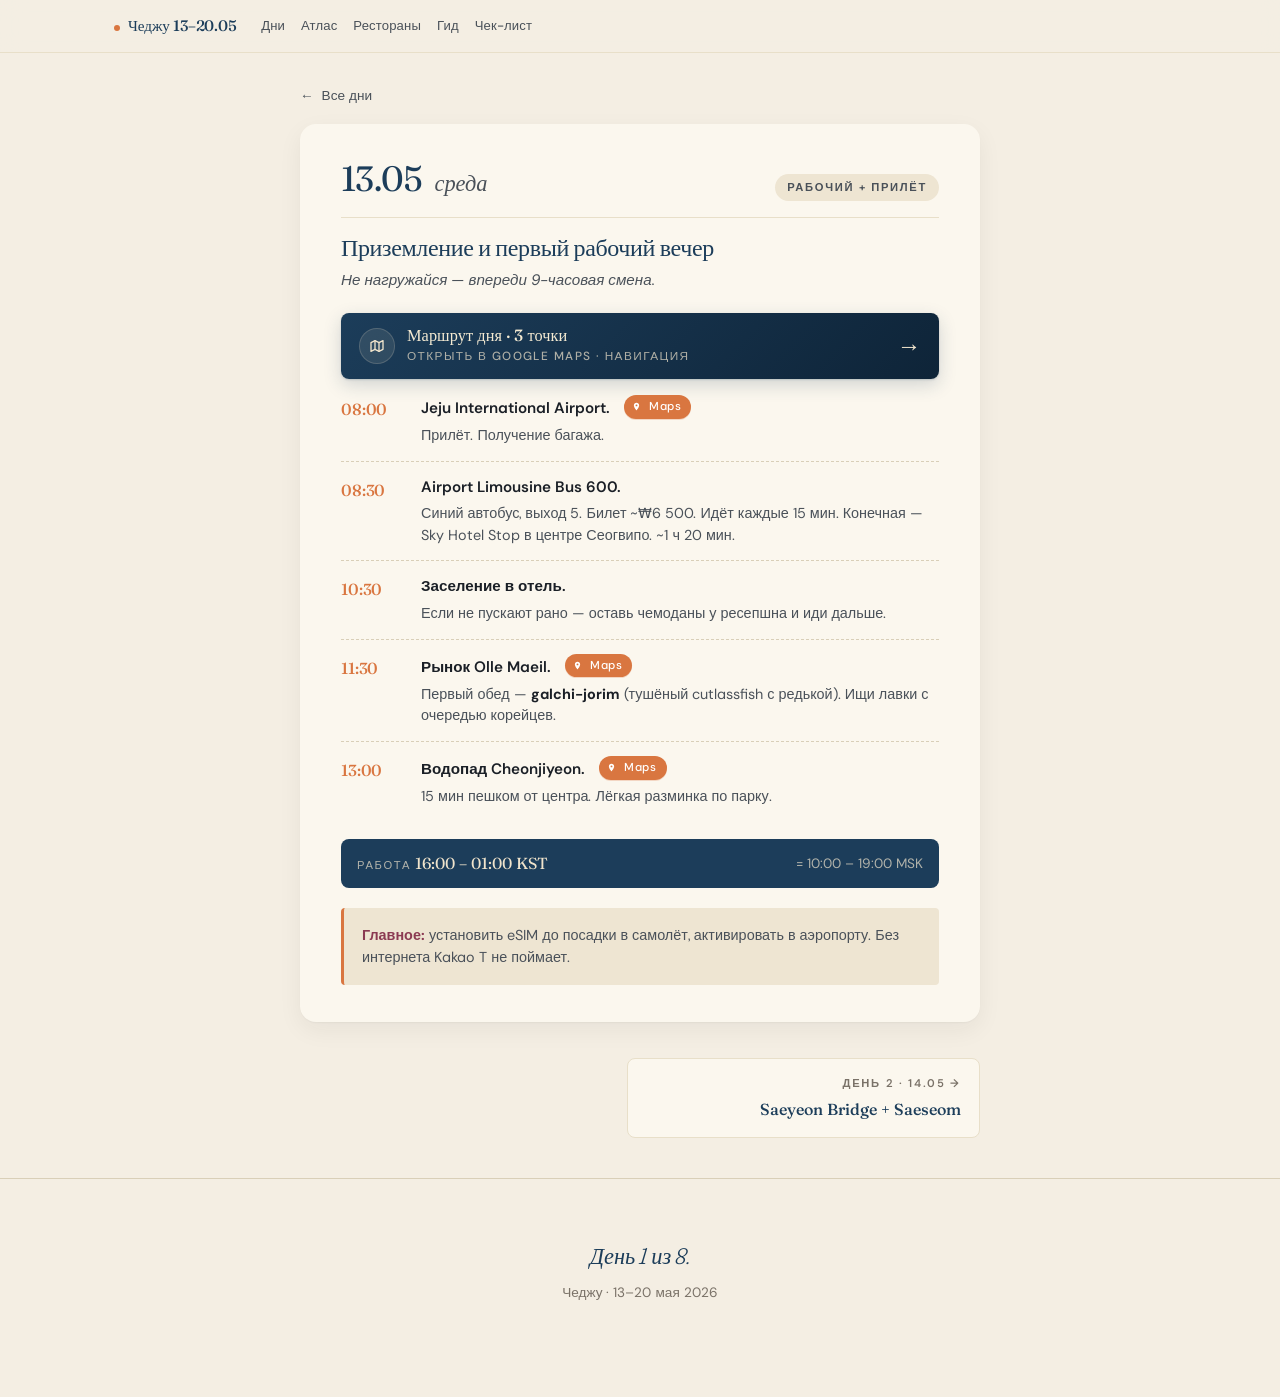
==== commit 85625686: "feat: editorial atlas page, Wikipedia images everywhere, remove hotel New atlas.html — strong typogr" ====
--- a/day-1.html
+++ b/day-1.html
@@ -15,12 +15,12 @@
 <div class="scroll-progress" aria-hidden="true"><div class="scroll-progress-bar" id="scroll-progress-bar"></div></div>
 
 <nav class="topnav">
-  <div class="topnav-inner">
+    <div class="topnav-inner">
     <a class="brand" href="index.html">Чеджу 13–20.05</a>
     <a class="navlink" href="index.html">Дни</a>
+    <a class="navlink" href="atlas.html">Атлас</a>
     <a class="navlink" href="restaurants.html">Рестораны</a>
     <a class="navlink" href="guide.html">Гид</a>
-    <a class="navlink" href="index.html#stay">Жильё</a>
     <a class="navlink" href="index.html#checklist">Чек-лист</a>
   </div>
 </nav>
--- a/style.css
+++ b/style.css
@@ -1165,6 +1165,375 @@
   .hero::before { animation: none; }
 }
 
+/* ============= IMAGE SLOTS (Wikipedia hydration) ============= */
+
+/* Day tile — top image strip */
+.day-tile .tile-thumb {
+  position: absolute;
+  top: 0; left: 0; right: 0;
+  height: 140px;
+  background-size: cover;
+  background-position: center;
+  border-radius: var(--radius-lg) var(--radius-lg) 0 0;
+  z-index: 0;
+  filter: saturate(0.92);
+  transition: filter 0.4s, transform 0.6s cubic-bezier(0.16, 1, 0.3, 1);
+}
+.day-tile .tile-thumb::after {
+  content: "";
+  position: absolute; inset: 0;
+  background: linear-gradient(180deg,
+    rgba(251, 247, 238, 0) 0%,
+    rgba(251, 247, 238, 0.4) 60%,
+    rgba(251, 247, 238, 0.95) 100%);
+}
+.day-tile:hover .tile-thumb { filter: saturate(1.05); transform: scale(1.02); }
+.day-tile.has-thumb { padding-top: 132px; }
+.day-tile.has-thumb .tile-num {
+  top: 96px;
+  color: var(--bg-card);
+  text-shadow: 0 2px 24px rgba(28, 61, 90, 0.45);
+  mix-blend-mode: normal;
+  font-size: clamp(3.5rem, 9vw, 6rem);
+}
+.day-tile.featured.has-thumb .tile-num { font-size: clamp(4.5rem, 11vw, 7.5rem); }
+.day-tile.has-thumb:hover .tile-num { color: var(--bg-card); }
+
+/* Restaurant card — top image strip */
+.rest-card .rest-thumb {
+  height: 160px;
+  margin: -22px -22px 18px;
+  background-size: cover;
+  background-position: center;
+  border-radius: var(--radius-lg) var(--radius-lg) 0 0;
+  position: relative;
+  filter: saturate(0.92);
+  transition: filter 0.4s, transform 0.6s cubic-bezier(0.16, 1, 0.3, 1);
+}
+.rest-card .rest-thumb::after {
+  content: "";
+  position: absolute; inset: 0;
+  background: linear-gradient(180deg, transparent 40%, rgba(251, 247, 238, 0.15) 100%);
+  border-radius: var(--radius-lg) var(--radius-lg) 0 0;
+}
+.rest-card:hover .rest-thumb { filter: saturate(1.05); transform: scale(1.015); }
+
+/* Timeline stop thumbnail — small image accent */
+.t-thumb {
+  display: block;
+  margin-top: 10px;
+  border-radius: var(--radius);
+  overflow: hidden;
+  max-width: 320px;
+  aspect-ratio: 16 / 10;
+  transition: transform 0.3s cubic-bezier(0.16, 1, 0.3, 1), box-shadow 0.3s;
+  box-shadow: 0 1px 2px rgba(26, 31, 38, 0.05), 0 4px 12px rgba(26, 31, 38, 0.06);
+}
+.t-thumb img {
+  display: block;
+  width: 100%; height: 100%;
+  object-fit: cover;
+  filter: saturate(0.95);
+  transition: transform 0.6s cubic-bezier(0.16, 1, 0.3, 1), filter 0.4s;
+}
+.t-thumb:hover { transform: translateY(-2px); box-shadow: 0 2px 4px rgba(26, 31, 38, 0.06), 0 10px 24px rgba(26, 31, 38, 0.10); }
+.t-thumb:hover img { transform: scale(1.04); filter: saturate(1.05); }
+
+/* ============= ATLAS PAGE ============= */
+.atlas-hero {
+  padding: 80px 0 56px;
+  position: relative;
+  overflow: hidden;
+}
+.atlas-hero::before {
+  content: "";
+  position: absolute;
+  inset: 0;
+  background:
+    radial-gradient(circle at 80% 10%, var(--tangerine-soft) 0%, transparent 45%),
+    radial-gradient(circle at 10% 70%, rgba(28, 61, 90, 0.06) 0%, transparent 50%);
+  opacity: 0.7;
+  pointer-events: none;
+  z-index: 0;
+}
+.atlas-hero > * { position: relative; z-index: 1; }
+.atlas-hero .eyebrow { margin-bottom: 20px; }
+.atlas-hero h1 {
+  font-family: 'Fraunces', serif;
+  font-variation-settings: 'opsz' 144, 'SOFT' 0, 'WONK' 0;
+  font-size: clamp(4rem, 18vw, 14rem);
+  line-height: 0.85;
+  letter-spacing: -0.04em;
+  font-weight: 400;
+  margin: 0;
+  color: var(--volcano);
+}
+.atlas-hero h1 .it {
+  font-style: italic;
+  font-variation-settings: 'opsz' 144, 'SOFT' 100, 'WONK' 1;
+  font-weight: 300;
+  color: var(--tangerine);
+  display: block;
+}
+.atlas-hero .lede {
+  font-family: 'Fraunces', serif;
+  font-size: clamp(1.2rem, 2.2vw, 1.6rem);
+  line-height: 1.35;
+  color: var(--ink-soft);
+  max-width: 720px;
+  margin: 40px 0 0;
+  font-weight: 300;
+}
+.atlas-hero .lede strong { color: var(--ink); font-weight: 500; }
+.atlas-hero .meta-row {
+  display: flex; flex-wrap: wrap; gap: 28px 56px;
+  margin: 56px 0 0;
+  padding: 24px 0;
+  border-top: 1px solid var(--rule);
+  border-bottom: 1px solid var(--rule);
+}
+.atlas-hero .meta-row dt {
+  font-size: 0.7rem; letter-spacing: 0.2em; text-transform: uppercase;
+  color: var(--ink-faint); margin-bottom: 6px; font-weight: 600;
+}
+.atlas-hero .meta-row dd {
+  margin: 0; font-family: 'Fraunces', serif; font-size: 1.4rem;
+  color: var(--volcano); letter-spacing: -0.01em;
+}
+
+.atlas-chapter {
+  padding: 80px 0 24px;
+  position: relative;
+}
+.atlas-chapter-head {
+  display: grid;
+  grid-template-columns: 1fr auto;
+  align-items: end;
+  gap: 24px;
+  margin-bottom: 56px;
+  padding-bottom: 16px;
+  border-bottom: 1px solid var(--ink);
+}
+.atlas-chapter-head h2 {
+  font-family: 'Fraunces', serif;
+  font-variation-settings: 'opsz' 144, 'SOFT' 0;
+  font-size: clamp(2.2rem, 5vw, 3.5rem);
+  letter-spacing: -0.025em;
+  line-height: 1;
+  margin: 0;
+  color: var(--ink);
+  font-weight: 400;
+}
+.atlas-chapter-head h2 em {
+  font-style: italic;
+  font-variation-settings: 'opsz' 144, 'SOFT' 100, 'WONK' 1;
+  font-weight: 300;
+  color: var(--tangerine);
+}
+.atlas-chapter-head .label {
+  font-size: 0.74rem;
+  letter-spacing: 0.2em; text-transform: uppercase;
+  color: var(--ink-faint);
+  font-weight: 600;
+}
+
+.atlas-spread {
+  display: grid;
+  grid-template-columns: 1fr;
+  gap: 24px;
+  padding: 48px 0;
+  border-bottom: 1px solid var(--rule-soft);
+  position: relative;
+}
+@media (min-width: 900px) {
+  .atlas-spread {
+    grid-template-columns: 1.05fr 0.95fr;
+    gap: 56px;
+    align-items: start;
+  }
+  .atlas-spread.flip { grid-template-columns: 0.95fr 1.05fr; }
+  .atlas-spread.flip .atlas-text { order: 2; }
+  .atlas-spread.flip .atlas-img { order: 1; }
+}
+
+.atlas-spread .atlas-num {
+  font-family: 'Fraunces', serif;
+  font-style: italic;
+  font-variation-settings: 'opsz' 144, 'SOFT' 100, 'WONK' 1;
+  font-size: clamp(3rem, 8vw, 5rem);
+  font-weight: 300;
+  line-height: 0.9;
+  color: var(--tangerine);
+  letter-spacing: -0.04em;
+  margin-bottom: 8px;
+}
+.atlas-spread .atlas-kr {
+  font-family: 'Fraunces', serif;
+  font-size: 1.05rem;
+  color: var(--ink-faint);
+  letter-spacing: 0.04em;
+  margin-bottom: 8px;
+}
+.atlas-spread h3 {
+  font-family: 'Fraunces', serif;
+  font-variation-settings: 'opsz' 144, 'SOFT' 0;
+  font-size: clamp(2rem, 5vw, 3.2rem);
+  font-weight: 400;
+  line-height: 1;
+  letter-spacing: -0.025em;
+  margin: 0 0 12px;
+  color: var(--ink);
+}
+.atlas-spread h3 .it {
+  font-style: italic;
+  font-variation-settings: 'opsz' 144, 'SOFT' 100, 'WONK' 1;
+  font-weight: 300;
+  color: var(--volcano);
+}
+.atlas-spread .atlas-kicker {
+  font-family: 'Fraunces', serif;
+  font-style: italic;
+  font-variation-settings: 'opsz' 144, 'SOFT' 100, 'WONK' 1;
+  font-size: 1.25rem;
+  color: var(--ink-soft);
+  font-weight: 300;
+  line-height: 1.3;
+  margin: 0 0 24px;
+  padding-left: 16px;
+  border-left: 2px solid var(--tangerine);
+}
+.atlas-spread .atlas-body p {
+  font-size: 1.02rem;
+  line-height: 1.65;
+  color: var(--ink);
+  margin: 0 0 16px;
+}
+.atlas-spread .atlas-body p:first-of-type::first-letter {
+  font-family: 'Fraunces', serif;
+  font-size: 4.2rem;
+  font-weight: 400;
+  float: left;
+  line-height: 0.85;
+  padding: 4px 12px 0 0;
+  color: var(--tangerine);
+  font-variation-settings: 'opsz' 144, 'SOFT' 0;
+}
+.atlas-spread .atlas-pull {
+  margin: 24px 0;
+  padding: 22px 24px;
+  background: linear-gradient(135deg, var(--bg-card) 0%, var(--bg-card-alt) 100%);
+  border-left: 4px solid var(--berry);
+  border-radius: var(--radius);
+  font-family: 'Fraunces', serif;
+  font-style: italic;
+  font-variation-settings: 'opsz' 144, 'SOFT' 100, 'WONK' 1;
+  font-weight: 300;
+  font-size: 1.35rem;
+  line-height: 1.3;
+  color: var(--volcano);
+}
+.atlas-spread .atlas-pull::before {
+  content: "❝";
+  display: block;
+  font-size: 2rem;
+  line-height: 1;
+  margin-bottom: 4px;
+  color: var(--berry);
+}
+.atlas-spread .atlas-tags {
+  display: flex; flex-wrap: wrap; gap: 8px;
+  margin: 20px 0 0;
+}
+.atlas-spread .atlas-tags .tag {
+  font-size: 0.74rem;
+  letter-spacing: 0.12em;
+  text-transform: uppercase;
+  padding: 5px 12px;
+  border-radius: 100px;
+  font-weight: 600;
+  background: var(--bg-card-alt);
+  color: var(--ink-soft);
+  border: 1px solid var(--rule-soft);
+}
+.atlas-spread .atlas-tags .tag.day {
+  background: var(--volcano);
+  color: var(--bg-card);
+  border-color: var(--volcano);
+}
+.atlas-spread .atlas-tags .tag.day::before { content: "→ "; }
+.atlas-spread .atlas-tags a.tag.day { text-decoration: none; }
+
+.atlas-spread .atlas-img {
+  position: relative;
+  aspect-ratio: 4 / 5;
+  background: var(--bg-card-alt);
+  border-radius: var(--radius);
+  overflow: hidden;
+  display: flex; align-items: center; justify-content: center;
+  box-shadow: 0 1px 2px rgba(26, 31, 38, 0.05), 0 12px 30px rgba(26, 31, 38, 0.10);
+}
+.atlas-spread .atlas-img img {
+  width: 100%; height: 100%;
+  object-fit: cover;
+  display: block;
+  filter: saturate(0.96);
+  transition: transform 0.8s cubic-bezier(0.16, 1, 0.3, 1), filter 0.4s;
+}
+.atlas-spread .atlas-img:hover img {
+  transform: scale(1.03);
+  filter: saturate(1.05);
+}
+.atlas-spread .atlas-img.thumb-missing::after {
+  content: "image";
+  font-family: 'Fraunces', serif;
+  font-style: italic;
+  font-variation-settings: 'opsz' 144, 'SOFT' 100, 'WONK' 1;
+  font-size: 1.5rem;
+  color: var(--ink-faint);
+  position: absolute;
+}
+@media (min-width: 900px) {
+  .atlas-spread .atlas-img { aspect-ratio: 3 / 4; }
+}
+
+.atlas-spread .atlas-img-cap {
+  position: absolute;
+  bottom: 12px; left: 12px; right: 12px;
+  padding: 8px 12px;
+  background: rgba(28, 61, 90, 0.88);
+  backdrop-filter: blur(8px);
+  color: var(--bg-card);
+  font-size: 0.74rem;
+  letter-spacing: 0.08em;
+  border-radius: 4px;
+  font-weight: 500;
+}
+
+/* Atlas — big finale quote */
+.atlas-finale {
+  padding: 80px 0 40px;
+  text-align: center;
+}
+.atlas-finale .quote {
+  font-family: 'Fraunces', serif;
+  font-style: italic;
+  font-variation-settings: 'opsz' 144, 'SOFT' 100, 'WONK' 1;
+  font-size: clamp(2rem, 6vw, 4rem);
+  font-weight: 300;
+  line-height: 1.1;
+  letter-spacing: -0.02em;
+  color: var(--volcano);
+  max-width: 800px;
+  margin: 0 auto;
+}
+.atlas-finale .sig {
+  margin-top: 32px;
+  font-size: 0.78rem;
+  letter-spacing: 0.2em;
+  text-transform: uppercase;
+  color: var(--ink-faint);
+}
+
 /* PRINT */
 @media print {
   .topnav, .map-btn, .day-route, .scroll-progress, .day-num, .day-prev-next, .day-back, .rest-filter { display: none !important; }
